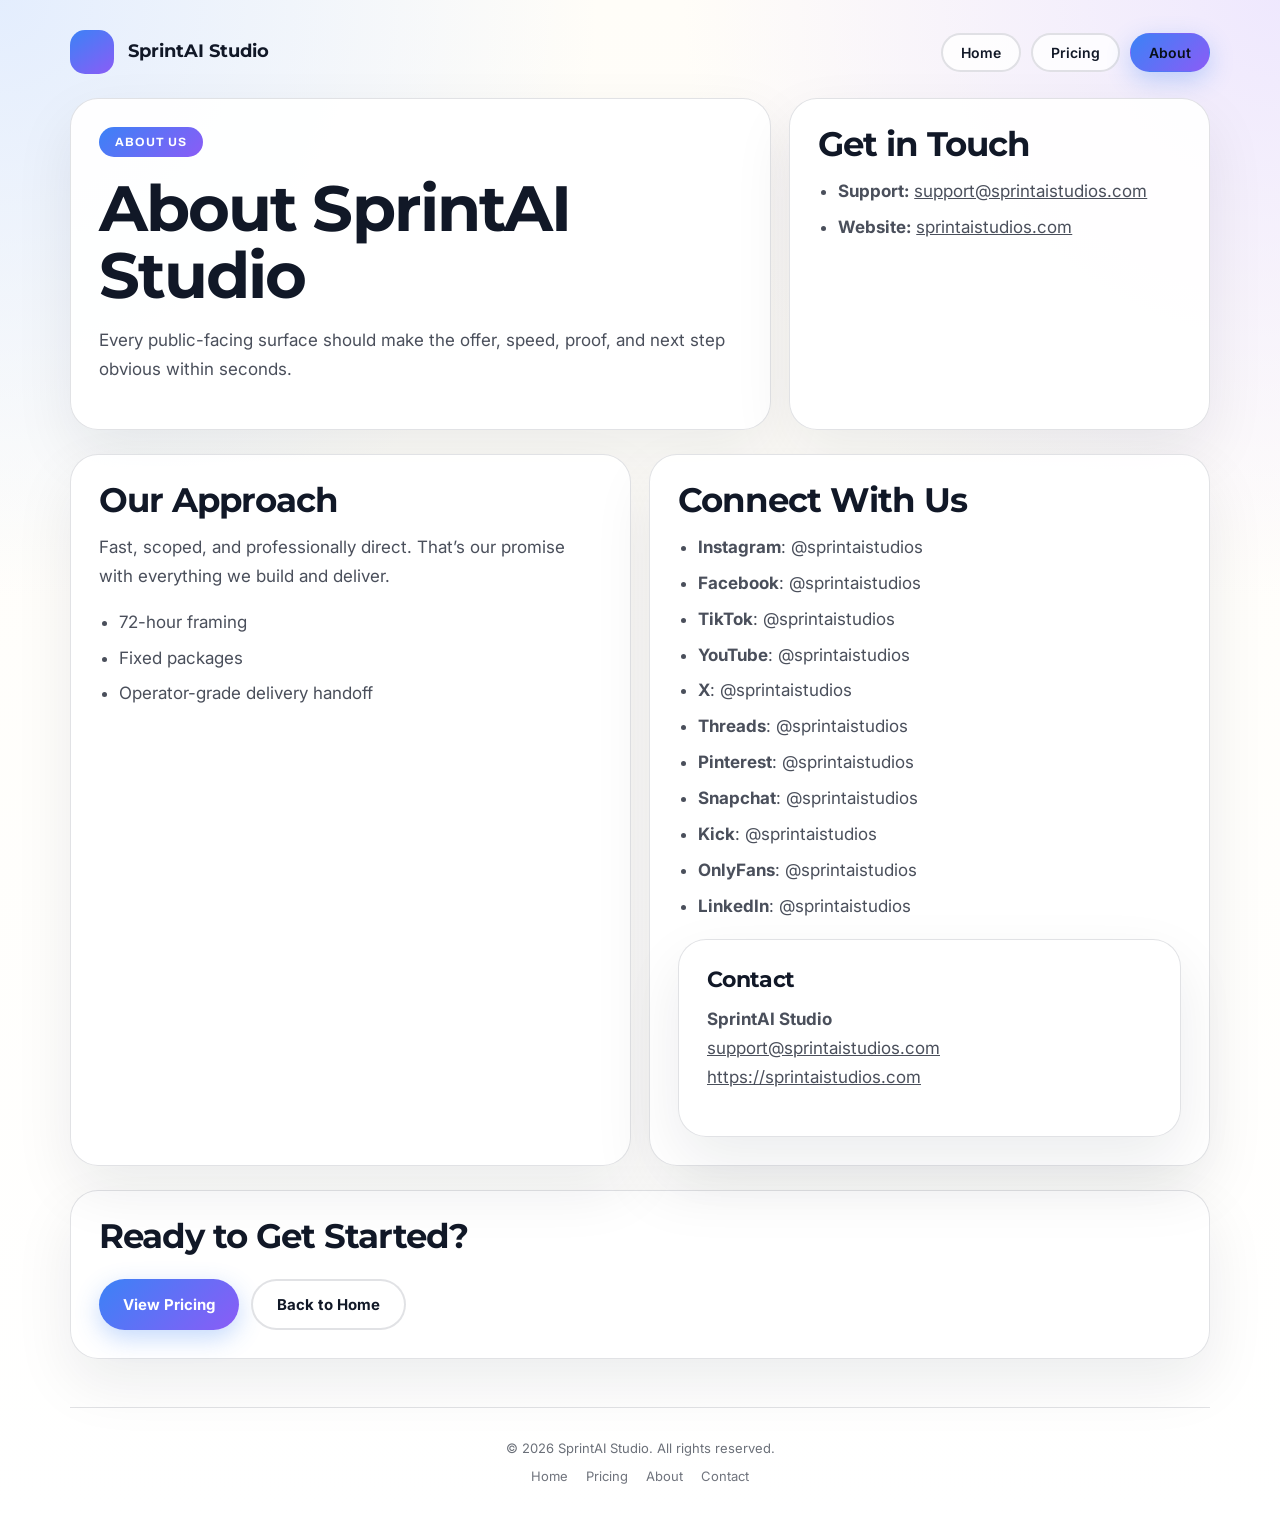
==== channels.html @ 7dbf2fbb "Deploy professional site update — 2026-04-03T03:53:10Z" ====
<!doctype html>
<html lang="en">
<head>
  <meta charset="utf-8" />
  <meta name="viewport" content="width=device-width, initial-scale=1" />
  <title>SprintAI Studio | About</title>
  <meta name="description" content="Every public-facing surface should make the offer, speed, proof, and next step obvious within seconds." />
  <meta property="og:title" content="SprintAI Studio | About" />
  <meta property="og:description" content="Every public-facing surface should make the offer, speed, proof, and next step obvious within seconds." />
  <meta property="og:type" content="website" />
  <meta property="og:url" content="https://sprintaistudios.com/" />
  <link rel="preconnect" href="https://fonts.googleapis.com" /><link rel="preconnect" href="https://fonts.gstatic.com" crossorigin /><link href="https://fonts.googleapis.com/css2?family=Montserrat:wght@400;500;600;700;800&family=Inter:wght@400;500;600;700;800&family=Archivo:wght@400;500;600;700;800&display=swap" rel="stylesheet" />
  <link rel="stylesheet" href="./styles.css" />
  
</head>
<body>
  <main class="page">
    <header class="header">
      <a class="brand" href="./index.html">
        <span class="brand-mark"></span>
        <span class="brand-copy">
          <strong>SprintAI Studio</strong>
        </span>
      </a>
      <nav class="nav">
        <a class='button ghost' href='index.html'>Home</a>
        <a class='button ghost' href='offer.html'>Pricing</a>
        <a class='button primary' href='channels.html'>About</a>
      </nav>
    </header>
    
    <section class="hero">
      <article class="hero-card">
        <div class="eyebrow">About Us</div>
        <h1>About SprintAI Studio</h1>
        <p>Every public-facing surface should make the offer, speed, proof, and next step obvious within seconds.</p>
      </article>
      <aside class="hero-card">
        <h2>Get in Touch</h2>
        <ul>
          <li><strong>Support:</strong> <a href="mailto:support@sprintaistudios.com">support@sprintaistudios.com</a></li>
          <li><strong>Website:</strong> <a href="https://sprintaistudios.com">sprintaistudios.com</a></li>
        </ul>
      </aside>
    </section>
    <section class="grid-two" style="margin-top:24px;">
      <section class="panel">
        <h2>Our Approach</h2>
        <p style="margin-top:14px;">Fast, scoped, and professionally direct. That&rsquo;s our promise with everything we build and deliver.</p>
        <ul><li>72-hour framing</li><li>Fixed packages</li><li>Operator-grade delivery handoff</li></ul>
      </section>
      <section class="panel">
        <h2>Connect With Us</h2>
        <ul><li><strong>Instagram</strong>: @sprintaistudios</li><li><strong>Facebook</strong>: @sprintaistudios</li><li><strong>TikTok</strong>: @sprintaistudios</li><li><strong>YouTube</strong>: @sprintaistudios</li><li><strong>X</strong>: @sprintaistudios</li><li><strong>Threads</strong>: @sprintaistudios</li><li><strong>Pinterest</strong>: @sprintaistudios</li><li><strong>Snapchat</strong>: @sprintaistudios</li><li><strong>Kick</strong>: @sprintaistudios</li><li><strong>OnlyFans</strong>: @sprintaistudios</li><li><strong>LinkedIn</strong>: @sprintaistudios</li></ul>
        <div class="offer-card" style="margin-top:18px;">
          <h3>Contact</h3>
          <p style="margin-top:14px;"><strong>SprintAI Studio</strong><br /><a href="mailto:support@sprintaistudios.com">support@sprintaistudios.com</a><br /><a href="https://sprintaistudios.com">https://sprintaistudios.com</a></p>
        </div>
      </section>
    </section>
    <section class="panel" style="margin-top:24px;">
      <h2>Ready to Get Started?</h2>
      <div class="actions">
        <a class="button primary" href="./offer.html">View Pricing</a>
        <a class="button ghost" href="./index.html">Back to Home</a>
      </div>
    </section>
    
    <footer class="site-footer">
      <div class="footer-note">&copy; 2026 SprintAI Studio. All rights reserved.</div>
      <div class="footer-links">
        <a href="./index.html">Home</a>
        <a href="./offer.html">Pricing</a>
        <a href="./channels.html">About</a>
        <a href='mailto:support@sprintaistudios.com'>Contact</a>
      </div>
    </footer>
  </main>
  
</body>
</html>
---- styles.css ----
:root {
  --primary: #3B82F6;
  --secondary: #8B5CF6;
  --accent: #F59E0B;
  --ink: #111827;
  --surface: #F9FAFB;
  --line: rgba(15, 23, 42, 0.12);
  --display: 'Montserrat', 'Avenir Next', 'Segoe UI', sans-serif;
  --body: 'Inter', 'Avenir Next', 'Segoe UI', sans-serif;
  --accent-font: 'Archivo', 'Avenir Next', 'Segoe UI', sans-serif;
}
* { box-sizing: border-box; }
body {
  margin: 0;
  font-family: var(--body);
  color: var(--ink);
  background:
    radial-gradient(circle at 0% 0%, color-mix(in srgb, var(--primary) 14%, white), transparent 30%),
    radial-gradient(circle at 100% 0%, color-mix(in srgb, var(--secondary) 14%, white), transparent 30%),
    linear-gradient(180deg, #fffdf8, #ffffff);
}
a { color: inherit; }
.page { max-width: 1180px; margin: 0 auto; padding: 24px 20px 40px; }
.header { display: flex; flex-wrap: wrap; align-items: center; justify-content: space-between; gap: 12px; padding: 6px 0 24px; }
.brand { display: flex; align-items: center; gap: 14px; text-decoration: none; }
.brand-mark { width: 44px; height: 44px; border-radius: 15px; background: linear-gradient(145deg, var(--primary), var(--secondary)); flex-shrink: 0; }
.brand-copy strong { display: block; font-family: var(--display); font-size: 18px; line-height: 1.2; }
.nav { display: flex; flex-wrap: wrap; gap: 10px; }
.nav a { border: 1px solid var(--line); border-radius: 999px; padding: 9px 18px; text-decoration: none; font-size: 14px; font-weight: 600; background: rgba(255,255,255,0.84); transition: all 0.2s ease; }
.nav a:hover { background: var(--primary); color: white; border-color: var(--primary); }
.nav a.button.primary { background: linear-gradient(135deg, var(--primary), var(--secondary)); color: #081018; border-color: transparent; }
.hero,
.grid-two,
.grid-three,
.offer-grid { display: grid; gap: 18px; }
.hero { grid-template-columns: minmax(0, 1.25fr) minmax(280px, 0.75fr); align-items: stretch; }
.grid-two { grid-template-columns: repeat(2, minmax(0, 1fr)); }
.grid-three { grid-template-columns: repeat(3, minmax(0, 1fr)); }
.offer-grid { grid-template-columns: repeat(auto-fit, minmax(260px, 1fr)); }
.panel,
.hero-card,
.offer-card { border: 1px solid var(--line); border-radius: 28px; background: rgba(255,255,255,0.92); box-shadow: 0 24px 60px rgba(15,23,42,0.08); }
.hero-card,
.panel,
.offer-card { padding: 28px; }
.offer-card { transition: transform 0.2s ease, box-shadow 0.2s ease; }
.offer-card:hover { transform: translateY(-4px); box-shadow: 0 32px 80px rgba(15,23,42,0.14); }
.eyebrow { display: inline-flex; border-radius: 999px; padding: 8px 16px; background: linear-gradient(135deg, var(--primary), var(--secondary)); color: #fff; font-family: var(--accent-font); font-size: 12px; font-weight: 700; letter-spacing: 0.08em; text-transform: uppercase; }
h1, h2, h3 { margin: 0; font-family: var(--display); line-height: 1.05; letter-spacing: -0.03em; }
h1 { margin-top: 18px; font-size: clamp(36px, 6vw, 64px); max-width: 16ch; }
h2 { font-size: clamp(24px, 4vw, 34px); }
h3 { font-size: 22px; }
p, li { color: color-mix(in srgb, var(--ink) 76%, white); line-height: 1.7; font-size: 17px; }
.actions { display: flex; flex-wrap: wrap; gap: 12px; margin-top: 24px; }
.button { display: inline-flex; align-items: center; justify-content: center; text-decoration: none; border-radius: 999px; padding: 14px 24px; font-weight: 700; font-size: 15px; cursor: pointer; border: none; transition: all 0.2s ease; }
.button.primary { background: linear-gradient(135deg, var(--primary), var(--secondary)); color: #fff; box-shadow: 0 8px 24px color-mix(in srgb, var(--primary) 30%, transparent); }
.button.primary:hover { transform: translateY(-2px); box-shadow: 0 12px 32px color-mix(in srgb, var(--primary) 40%, transparent); }
.button.ghost { border: 2px solid var(--line); background: rgba(255,255,255,0.8); }
.button.ghost:hover { border-color: var(--primary); color: var(--primary); }
.trust-strip { display: flex; flex-wrap: wrap; gap: 18px; justify-content: center; margin-top: 24px; padding: 18px 0; }
.trust-badge { display: flex; align-items: center; gap: 8px; font-size: 15px; font-weight: 600; color: color-mix(in srgb, var(--ink) 80%, white); }
.trust-icon { display: inline-flex; align-items: center; justify-content: center; width: 24px; height: 24px; border-radius: 50%; background: linear-gradient(135deg, var(--primary), var(--secondary)); color: #fff; font-size: 13px; font-weight: 700; }
.price { display: inline-block; margin: 16px 0 12px; padding: 10px 16px; border-radius: 999px; background: linear-gradient(135deg, color-mix(in srgb, var(--primary) 14%, white), color-mix(in srgb, var(--secondary) 14%, white)); font-family: var(--accent-font); font-size: 20px; font-weight: 700; letter-spacing: 0.02em; color: var(--ink); }
.micro { font-size: 13px; color: color-mix(in srgb, var(--ink) 64%, white); }
ul { margin: 14px 0 0; padding-left: 20px; }
li + li { margin-top: 7px; }
.site-footer { margin-top: 48px; padding: 32px 0 0; border-top: 1px solid var(--line); text-align: center; }
.footer-note { font-size: 13px; color: color-mix(in srgb, var(--ink) 62%, white); }
.footer-links { display: flex; flex-wrap: wrap; gap: 18px; justify-content: center; margin-top: 12px; }
.footer-links a { font-size: 13px; color: color-mix(in srgb, var(--ink) 60%, white); text-decoration: none; }
.footer-links a:hover { color: var(--primary); text-decoration: underline; }
.checkout-tier { position: relative; }
.buy-btn { width: 100%; font-size: 16px; padding: 16px 24px; }
.buy-btn:disabled { opacity: 0.6; cursor: not-allowed; }
@media (max-width: 960px) {
  .hero, .grid-two, .grid-three { grid-template-columns: 1fr; }
  h1 { max-width: none; }
}
@media (max-width: 720px) {
  .page { padding: 18px 16px 32px; }
  .hero-card, .panel, .offer-card { padding: 22px; border-radius: 24px; }
  .button { width: 100%; }
  .trust-strip { flex-direction: column; align-items: center; }
}
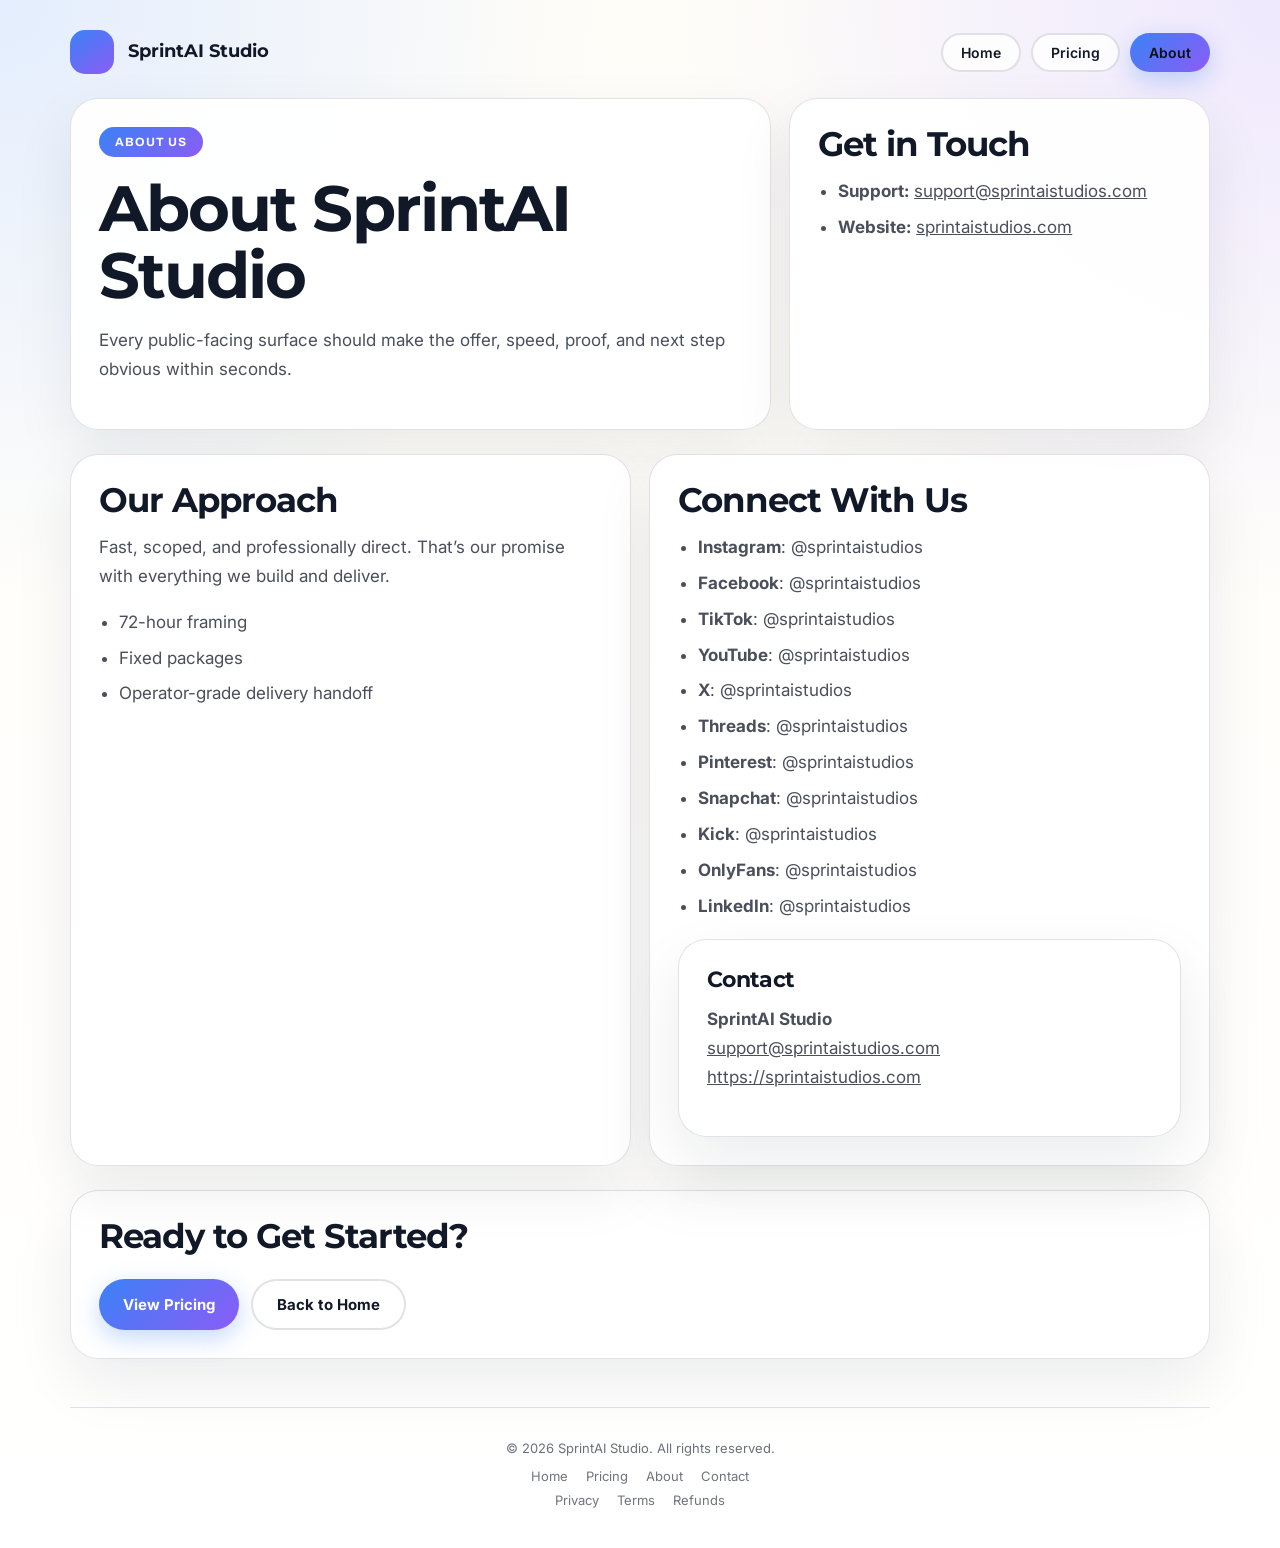
==== commit 7dcfb843: "Deploy professional site update — 2026-04-03T04:41:54Z" ====
--- a/channels.html
+++ b/channels.html
@@ -74,6 +74,11 @@
         <a href="./channels.html">About</a>
         <a href='mailto:support@sprintaistudios.com'>Contact</a>
       </div>
+      <div class="footer-links" style="margin-top:8px;">
+        <a href="./privacy.html">Privacy</a>
+        <a href="./terms.html">Terms</a>
+        <a href="./refunds.html">Refunds</a>
+      </div>
     </footer>
   </main>
   
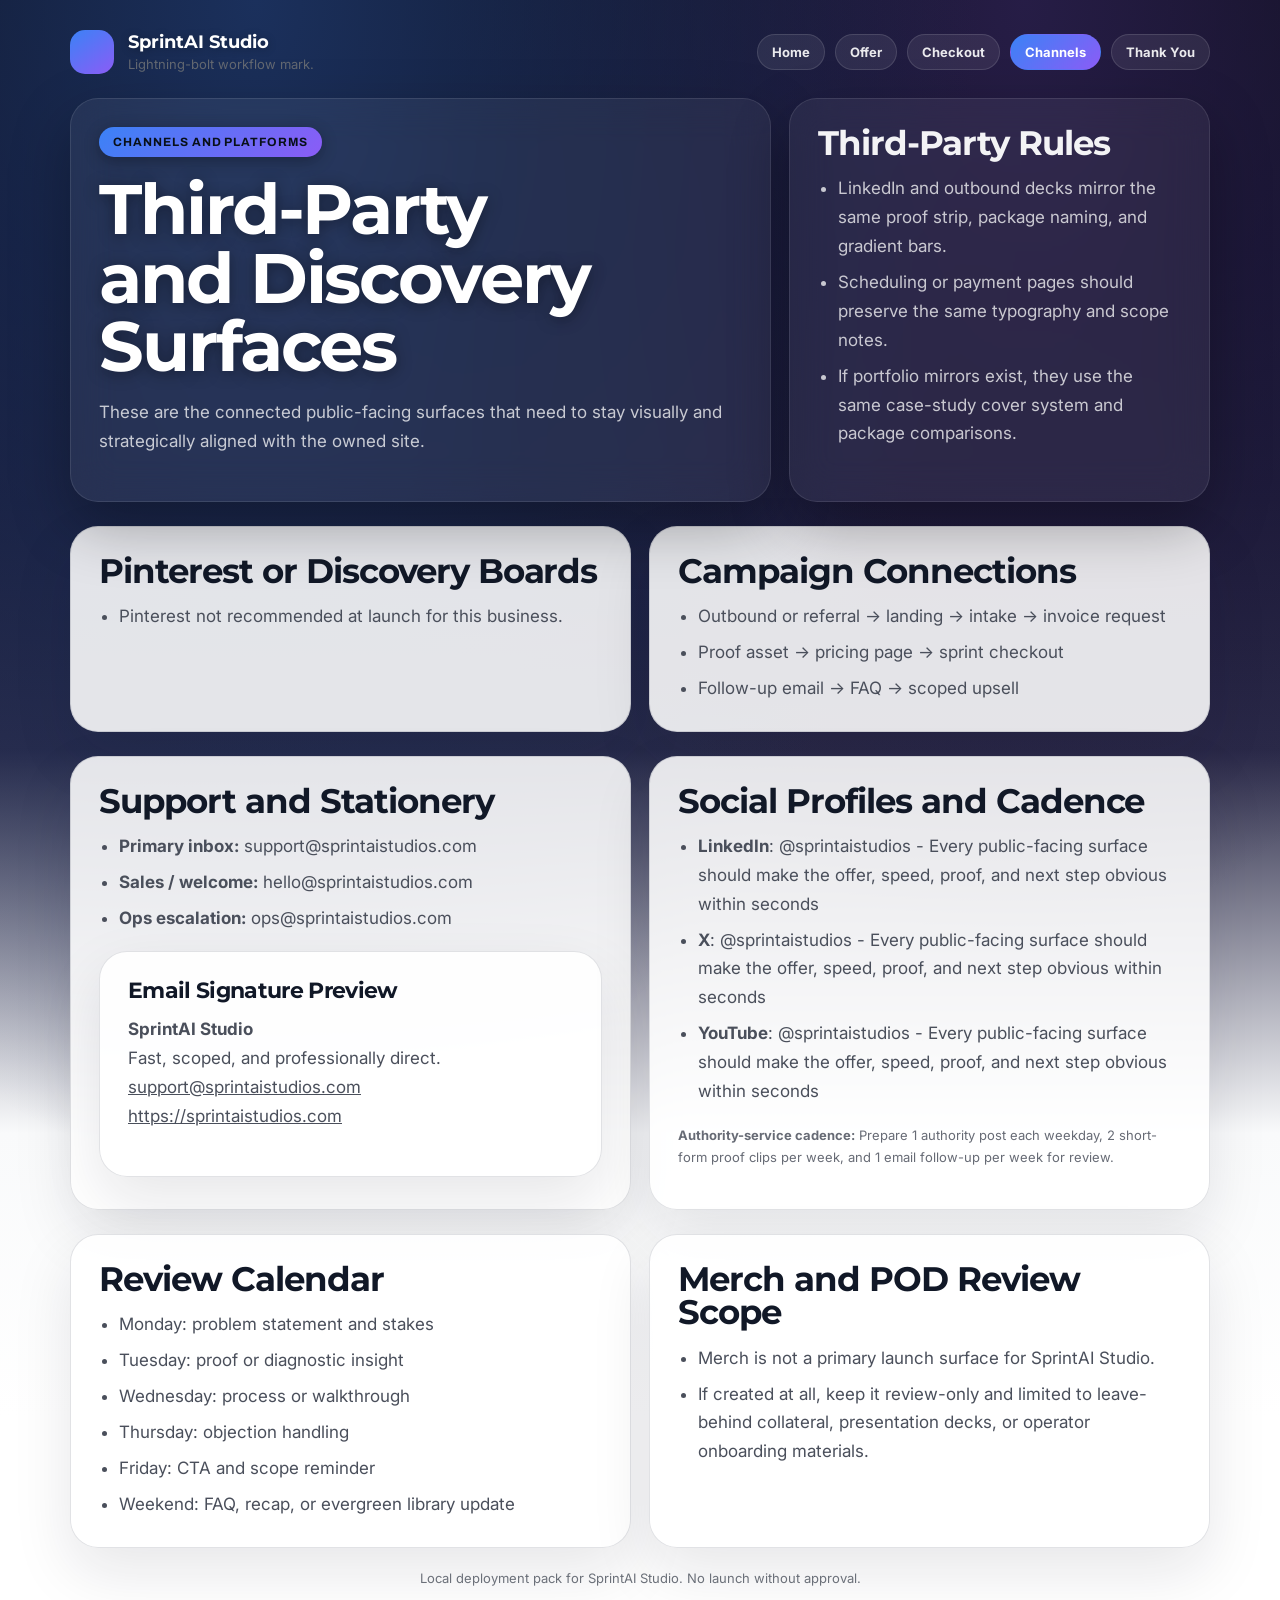
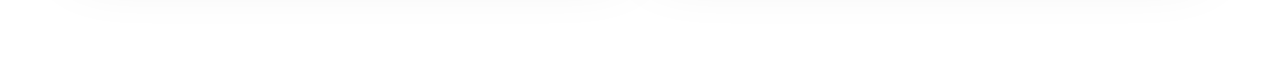
==== commit ce55e8bb: "Deploy sprintaistudios.com — ASI Network site update" ====
--- a/channels.html
+++ b/channels.html
@@ -1,17 +1,11 @@
 <!doctype html>
-<html lang="en">
+<html>
 <head>
   <meta charset="utf-8" />
   <meta name="viewport" content="width=device-width, initial-scale=1" />
-  <title>SprintAI Studio | About</title>
-  <meta name="description" content="Every public-facing surface should make the offer, speed, proof, and next step obvious within seconds." />
-  <meta property="og:title" content="SprintAI Studio | About" />
-  <meta property="og:description" content="Every public-facing surface should make the offer, speed, proof, and next step obvious within seconds." />
-  <meta property="og:type" content="website" />
-  <meta property="og:url" content="https://sprintaistudios.com/" />
+  <title>SprintAI Studio | Channels</title>
   <link rel="preconnect" href="https://fonts.googleapis.com" /><link rel="preconnect" href="https://fonts.gstatic.com" crossorigin /><link href="https://fonts.googleapis.com/css2?family=Montserrat:wght@400;500;600;700;800&family=Inter:wght@400;500;600;700;800&family=Archivo:wght@400;500;600;700;800&display=swap" rel="stylesheet" />
   <link rel="stylesheet" href="./styles.css" />
-  
 </head>
 <body>
   <main class="page">
@@ -20,67 +14,102 @@
         <span class="brand-mark"></span>
         <span class="brand-copy">
           <strong>SprintAI Studio</strong>
+          <span>Lightning-bolt workflow mark.</span>
         </span>
       </a>
       <nav class="nav">
         <a class='button ghost' href='index.html'>Home</a>
-        <a class='button ghost' href='offer.html'>Pricing</a>
-        <a class='button primary' href='channels.html'>About</a>
+        <a class='button ghost' href='offer.html'>Offer</a>
+        <a class='button ghost' href='checkout.html'>Checkout</a>
+        <a class='button primary' href='channels.html'>Channels</a>
+        <a class='button ghost' href='thank-you.html'>Thank You</a>
       </nav>
     </header>
     
     <section class="hero">
       <article class="hero-card">
-        <div class="eyebrow">About Us</div>
-        <h1>About SprintAI Studio</h1>
-        <p>Every public-facing surface should make the offer, speed, proof, and next step obvious within seconds.</p>
+        <div class="eyebrow">Channels and Platforms</div>
+        <h1>Third-Party and Discovery Surfaces</h1>
+        <p>These are the connected public-facing surfaces that need to stay visually and strategically aligned with the owned site.</p>
       </article>
       <aside class="hero-card">
-        <h2>Get in Touch</h2>
-        <ul>
-          <li><strong>Support:</strong> <a href="mailto:support@sprintaistudios.com">support@sprintaistudios.com</a></li>
-          <li><strong>Website:</strong> <a href="https://sprintaistudios.com">sprintaistudios.com</a></li>
-        </ul>
+        <h2>Third-Party Rules</h2>
+        <ul><li>LinkedIn and outbound decks mirror the same proof strip, package naming, and gradient bars.</li><li>Scheduling or payment pages should preserve the same typography and scope notes.</li><li>If portfolio mirrors exist, they use the same case-study cover system and package comparisons.</li></ul>
       </aside>
     </section>
     <section class="grid-two" style="margin-top:24px;">
       <section class="panel">
-        <h2>Our Approach</h2>
-        <p style="margin-top:14px;">Fast, scoped, and professionally direct. That&rsquo;s our promise with everything we build and deliver.</p>
-        <ul><li>72-hour framing</li><li>Fixed packages</li><li>Operator-grade delivery handoff</li></ul>
+        <h2>Pinterest or Discovery Boards</h2>
+        <ul><li>Pinterest not recommended at launch for this business.</li></ul>
       </section>
       <section class="panel">
-        <h2>Connect With Us</h2>
-        <ul><li><strong>Instagram</strong>: @sprintaistudios</li><li><strong>Facebook</strong>: @sprintaistudios</li><li><strong>TikTok</strong>: @sprintaistudios</li><li><strong>YouTube</strong>: @sprintaistudios</li><li><strong>X</strong>: @sprintaistudios</li><li><strong>Threads</strong>: @sprintaistudios</li><li><strong>Pinterest</strong>: @sprintaistudios</li><li><strong>Snapchat</strong>: @sprintaistudios</li><li><strong>Kick</strong>: @sprintaistudios</li><li><strong>OnlyFans</strong>: @sprintaistudios</li><li><strong>LinkedIn</strong>: @sprintaistudios</li></ul>
+        <h2>Campaign Connections</h2>
+        <ul><li>Outbound or referral -&gt; landing -&gt; intake -&gt; invoice request</li><li>Proof asset -&gt; pricing page -&gt; sprint checkout</li><li>Follow-up email -&gt; FAQ -&gt; scoped upsell</li></ul>
+      </section>
+    </section>
+    <section class="grid-two" style="margin-top:24px;">
+      <section class="panel">
+        <h2>Support and Stationery</h2>
+        <ul>
+          <li><strong>Primary inbox:</strong> support@sprintaistudios.com</li>
+          <li><strong>Sales / welcome:</strong> hello@sprintaistudios.com</li>
+          <li><strong>Ops escalation:</strong> ops@sprintaistudios.com</li>
+        </ul>
         <div class="offer-card" style="margin-top:18px;">
-          <h3>Contact</h3>
-          <p style="margin-top:14px;"><strong>SprintAI Studio</strong><br /><a href="mailto:support@sprintaistudios.com">support@sprintaistudios.com</a><br /><a href="https://sprintaistudios.com">https://sprintaistudios.com</a></p>
+          <h3>Email Signature Preview</h3>
+          <p style="margin-top:14px;"><strong>SprintAI Studio</strong><br />Fast, scoped, and professionally direct.<br /><a href="mailto:support@sprintaistudios.com">support@sprintaistudios.com</a><br /><a href="https://sprintaistudios.com">https://sprintaistudios.com</a></p>
         </div>
       </section>
+      <section class="panel">
+        <h2>Social Profiles and Cadence</h2>
+        <ul><li><strong>LinkedIn</strong>: @sprintaistudios - Every public-facing surface should make the offer, speed, proof, and next step obvious within seconds</li><li><strong>X</strong>: @sprintaistudios - Every public-facing surface should make the offer, speed, proof, and next step obvious within seconds</li><li><strong>YouTube</strong>: @sprintaistudios - Every public-facing surface should make the offer, speed, proof, and next step obvious within seconds</li></ul>
+        <p class="micro" style="margin-top:18px;"><strong>Authority-service cadence:</strong> Prepare 1 authority post each weekday, 2 short-form proof clips per week, and 1 email follow-up per week for review.</p>
+      </section>
     </section>
-    <section class="panel" style="margin-top:24px;">
-      <h2>Ready to Get Started?</h2>
-      <div class="actions">
-        <a class="button primary" href="./offer.html">View Pricing</a>
-        <a class="button ghost" href="./index.html">Back to Home</a>
-      </div>
+    <section class="grid-two" style="margin-top:24px;">
+      <section class="panel">
+        <h2>Review Calendar</h2>
+        <ul><li>Monday: problem statement and stakes</li><li>Tuesday: proof or diagnostic insight</li><li>Wednesday: process or walkthrough</li><li>Thursday: objection handling</li><li>Friday: CTA and scope reminder</li><li>Weekend: FAQ, recap, or evergreen library update</li></ul>
+      </section>
+      <section class="panel">
+        <h2>Merch and POD Review Scope</h2>
+        <ul><li>Merch is not a primary launch surface for SprintAI Studio.</li><li>If created at all, keep it review-only and limited to leave-behind collateral, presentation decks, or operator onboarding materials.</li></ul>
+      </section>
     </section>
     
-    <footer class="site-footer">
-      <div class="footer-note">&copy; 2026 SprintAI Studio. All rights reserved.</div>
-      <div class="footer-links">
-        <a href="./index.html">Home</a>
-        <a href="./offer.html">Pricing</a>
-        <a href="./channels.html">About</a>
-        <a href='mailto:support@sprintaistudios.com'>Contact</a>
-      </div>
-      <div class="footer-links" style="margin-top:8px;">
-        <a href="./privacy.html">Privacy</a>
-        <a href="./terms.html">Terms</a>
-        <a href="./refunds.html">Refunds</a>
-      </div>
-    </footer>
+    <div class="footer-note">Local deployment pack for SprintAI Studio. No launch without approval.</div>
   </main>
-  
+
+  <!-- ASI Analytics (lightweight, privacy-friendly) -->
+  <script>
+  (function(){
+    var bid = document.body.getAttribute('data-business-id') || 'unknown';
+    var page = location.pathname.split('/').pop() || 'index.html';
+    var key = 'asi_pv_' + bid;
+    try {
+      var data = JSON.parse(localStorage.getItem(key) || '{}');
+      data[page] = (data[page] || 0) + 1;
+      data._total = (data._total || 0) + 1;
+      data._last = new Date().toISOString();
+      data._ref = document.referrer || 'direct';
+      localStorage.setItem(key, JSON.stringify(data));
+    } catch(e) {}
+    // Beacon to analytics endpoint if configured
+    if (window.ASI_ANALYTICS_URL) {
+      var payload = JSON.stringify({
+        business_id: bid,
+        page: page,
+        referrer: document.referrer || 'direct',
+        timestamp: new Date().toISOString(),
+        ua: navigator.userAgent
+      });
+      try {
+        navigator.sendBeacon(window.ASI_ANALYTICS_URL, payload);
+      } catch(e) {
+        // Silent fail — analytics should never break the site
+      }
+    }
+  })();
+  </script>
 </body>
 </html>
--- a/styles.css
+++ b/styles.css
@@ -15,21 +15,21 @@
   margin: 0;
   font-family: var(--body);
   color: var(--ink);
-  background:
-    radial-gradient(circle at 0% 0%, color-mix(in srgb, var(--primary) 14%, white), transparent 30%),
-    radial-gradient(circle at 100% 0%, color-mix(in srgb, var(--secondary) 14%, white), transparent 30%),
-    linear-gradient(180deg, #fffdf8, #ffffff);
+  background: #0d0d1a;
+  background-image:
+    radial-gradient(ellipse at 20% 0%, color-mix(in srgb, var(--primary) 30%, #0d0d1a), transparent 50%),
+    radial-gradient(ellipse at 80% 0%, color-mix(in srgb, var(--secondary) 20%, #0d0d1a), transparent 40%),
+    linear-gradient(180deg, #0d0d1a 0%, #111128 15%, #1a1a35 30%, #2a2a48 45%, var(--surface) 68%, #ffffff 85%);
 }
 a { color: inherit; }
-.page { max-width: 1180px; margin: 0 auto; padding: 24px 20px 40px; }
+.page { max-width: 1180px; margin: 0 auto; padding: 24px 20px 80px; }
 .header { display: flex; flex-wrap: wrap; align-items: center; justify-content: space-between; gap: 12px; padding: 6px 0 24px; }
 .brand { display: flex; align-items: center; gap: 14px; text-decoration: none; }
-.brand-mark { width: 44px; height: 44px; border-radius: 15px; background: linear-gradient(145deg, var(--primary), var(--secondary)); flex-shrink: 0; }
-.brand-copy strong { display: block; font-family: var(--display); font-size: 18px; line-height: 1.2; }
+.brand-mark { width: 44px; height: 44px; border-radius: 15px; background: linear-gradient(145deg, var(--primary), var(--secondary)); }
+.brand-copy strong { display: block; font-family: var(--display); font-size: 18px; line-height: 1; }
+.brand-copy span { display: block; margin-top: 5px; font-size: 13px; color: color-mix(in srgb, var(--ink) 66%, white); }
 .nav { display: flex; flex-wrap: wrap; gap: 10px; }
-.nav a { border: 1px solid var(--line); border-radius: 999px; padding: 9px 18px; text-decoration: none; font-size: 14px; font-weight: 600; background: rgba(255,255,255,0.84); transition: all 0.2s ease; }
-.nav a:hover { background: var(--primary); color: white; border-color: var(--primary); }
-.nav a.button.primary { background: linear-gradient(135deg, var(--primary), var(--secondary)); color: #081018; border-color: transparent; }
+.nav a { border: 1px solid var(--line); border-radius: 999px; padding: 9px 14px; text-decoration: none; font-size: 13px; background: rgba(255,255,255,0.84); }
 .hero,
 .grid-two,
 .grid-three,
@@ -37,49 +37,56 @@
 .hero { grid-template-columns: minmax(0, 1.25fr) minmax(280px, 0.75fr); align-items: stretch; }
 .grid-two { grid-template-columns: repeat(2, minmax(0, 1fr)); }
 .grid-three { grid-template-columns: repeat(3, minmax(0, 1fr)); }
-.offer-grid { grid-template-columns: repeat(auto-fit, minmax(260px, 1fr)); }
+.offer-grid { grid-template-columns: repeat(auto-fit, minmax(240px, 1fr)); }
 .panel,
 .hero-card,
-.offer-card { border: 1px solid var(--line); border-radius: 28px; background: rgba(255,255,255,0.92); box-shadow: 0 24px 60px rgba(15,23,42,0.08); }
+.offer-card { border: 1px solid var(--line); border-radius: 28px; background: rgba(255,255,255,0.88); box-shadow: 0 24px 60px rgba(15,23,42,0.1); }
 .hero-card,
 .panel,
 .offer-card { padding: 28px; }
-.offer-card { transition: transform 0.2s ease, box-shadow 0.2s ease; }
-.offer-card:hover { transform: translateY(-4px); box-shadow: 0 32px 80px rgba(15,23,42,0.14); }
-.eyebrow { display: inline-flex; border-radius: 999px; padding: 8px 16px; background: linear-gradient(135deg, var(--primary), var(--secondary)); color: #fff; font-family: var(--accent-font); font-size: 12px; font-weight: 700; letter-spacing: 0.08em; text-transform: uppercase; }
-h1, h2, h3 { margin: 0; font-family: var(--display); line-height: 1.05; letter-spacing: -0.03em; }
-h1 { margin-top: 18px; font-size: clamp(36px, 6vw, 64px); max-width: 16ch; }
+.eyebrow { display: inline-flex; border-radius: 999px; padding: 8px 14px; background: linear-gradient(135deg, var(--primary), var(--secondary)); color: #081018; font-family: var(--accent-font); font-size: 12px; font-weight: 700; letter-spacing: 0.08em; text-transform: uppercase; }
+h1, h2, h3 { margin: 0; font-family: var(--display); line-height: 0.98; letter-spacing: -0.03em; }
+h1 { margin-top: 18px; font-size: clamp(40px, 7vw, 70px); max-width: 11ch; }
 h2 { font-size: clamp(24px, 4vw, 34px); }
 h3 { font-size: 22px; }
 p, li { color: color-mix(in srgb, var(--ink) 76%, white); line-height: 1.7; font-size: 17px; }
 .actions { display: flex; flex-wrap: wrap; gap: 12px; margin-top: 24px; }
-.button { display: inline-flex; align-items: center; justify-content: center; text-decoration: none; border-radius: 999px; padding: 14px 24px; font-weight: 700; font-size: 15px; cursor: pointer; border: none; transition: all 0.2s ease; }
-.button.primary { background: linear-gradient(135deg, var(--primary), var(--secondary)); color: #fff; box-shadow: 0 8px 24px color-mix(in srgb, var(--primary) 30%, transparent); }
-.button.primary:hover { transform: translateY(-2px); box-shadow: 0 12px 32px color-mix(in srgb, var(--primary) 40%, transparent); }
-.button.ghost { border: 2px solid var(--line); background: rgba(255,255,255,0.8); }
-.button.ghost:hover { border-color: var(--primary); color: var(--primary); }
-.trust-strip { display: flex; flex-wrap: wrap; gap: 18px; justify-content: center; margin-top: 24px; padding: 18px 0; }
-.trust-badge { display: flex; align-items: center; gap: 8px; font-size: 15px; font-weight: 600; color: color-mix(in srgb, var(--ink) 80%, white); }
-.trust-icon { display: inline-flex; align-items: center; justify-content: center; width: 24px; height: 24px; border-radius: 50%; background: linear-gradient(135deg, var(--primary), var(--secondary)); color: #fff; font-size: 13px; font-weight: 700; }
-.price { display: inline-block; margin: 16px 0 12px; padding: 10px 16px; border-radius: 999px; background: linear-gradient(135deg, color-mix(in srgb, var(--primary) 14%, white), color-mix(in srgb, var(--secondary) 14%, white)); font-family: var(--accent-font); font-size: 20px; font-weight: 700; letter-spacing: 0.02em; color: var(--ink); }
+.button { display: inline-flex; align-items: center; justify-content: center; text-decoration: none; border-radius: 999px; padding: 14px 18px; font-weight: 700; }
+.button.primary { background: linear-gradient(135deg, var(--primary), var(--secondary)); color: #081018; }
+.button.ghost { border: 1px solid var(--line); }
+.meta { display: grid; gap: 12px; grid-template-columns: repeat(3, minmax(0, 1fr)); margin-top: 24px; }
+.meta-card { border-radius: 18px; padding: 16px; background: color-mix(in srgb, var(--surface) 92%, white); border: 1px solid var(--line); }
+.meta-card strong { display: block; font-family: var(--display); font-size: 15px; margin-bottom: 6px; }
+.price { display: inline-block; margin: 16px 0 12px; padding: 8px 12px; border-radius: 999px; background: color-mix(in srgb, var(--accent) 18%, white); font-family: var(--accent-font); font-size: 14px; font-weight: 700; letter-spacing: 0.08em; text-transform: uppercase; }
 .micro { font-size: 13px; color: color-mix(in srgb, var(--ink) 64%, white); }
 ul { margin: 14px 0 0; padding-left: 20px; }
 li + li { margin-top: 7px; }
-.site-footer { margin-top: 48px; padding: 32px 0 0; border-top: 1px solid var(--line); text-align: center; }
-.footer-note { font-size: 13px; color: color-mix(in srgb, var(--ink) 62%, white); }
-.footer-links { display: flex; flex-wrap: wrap; gap: 18px; justify-content: center; margin-top: 12px; }
-.footer-links a { font-size: 13px; color: color-mix(in srgb, var(--ink) 60%, white); text-decoration: none; }
-.footer-links a:hover { color: var(--primary); text-decoration: underline; }
-.checkout-tier { position: relative; }
-.buy-btn { width: 100%; font-size: 16px; padding: 16px 24px; }
-.buy-btn:disabled { opacity: 0.6; cursor: not-allowed; }
+.footer-note { margin-top: 22px; font-size: 13px; text-align: center; color: color-mix(in srgb, var(--ink) 62%, white); }
 @media (max-width: 960px) {
-  .hero, .grid-two, .grid-three { grid-template-columns: 1fr; }
+  .hero, .grid-two, .grid-three, .meta { grid-template-columns: 1fr; }
   h1 { max-width: none; }
 }
 @media (max-width: 720px) {
-  .page { padding: 18px 16px 32px; }
+  .page { padding: 18px 16px 72px; }
   .hero-card, .panel, .offer-card { padding: 22px; border-radius: 24px; }
   .button { width: 100%; }
-  .trust-strip { flex-direction: column; align-items: center; }
 }
+
+/* ── Dark hero treatment (particles visible) ── */
+.page { position: relative; z-index: 2; }
+.header { position: relative; z-index: 3; }
+.header .brand-copy strong { color: #fff; text-shadow: 0 1px 8px rgba(0,0,0,0.3); }
+.header .nav a { background: rgba(255,255,255,0.08); color: rgba(255,255,255,0.9); border-color: rgba(255,255,255,0.12); }
+.header .nav a:hover { background: var(--primary); color: #fff; border-color: var(--primary); }
+.header .nav a.button.primary { background: linear-gradient(135deg, var(--primary), var(--secondary)); color: #fff; border-color: transparent; }
+.hero-card { background: rgba(255,255,255,0.06); backdrop-filter: blur(20px); -webkit-backdrop-filter: blur(20px); border-color: rgba(255,255,255,0.1); box-shadow: 0 24px 60px rgba(0,0,0,0.3); }
+.hero-card h1 { color: #fff; text-shadow: 0 2px 16px rgba(0,0,0,0.4); }
+.hero-card h2, .hero-card h3 { color: rgba(255,255,255,0.95); }
+.hero-card p, .hero-card li { color: rgba(255,255,255,0.75) !important; }
+.hero-card .eyebrow { box-shadow: 0 4px 16px rgba(0,0,0,0.3); }
+.hero-card .button.ghost { color: rgba(255,255,255,0.9); border-color: rgba(255,255,255,0.2); background: rgba(255,255,255,0.06); }
+.hero-card .button.ghost:hover { border-color: var(--primary); color: #fff; background: rgba(255,255,255,0.1); }
+.hero-card a { color: rgba(255,255,255,0.85); }
+.hero-card ul { padding-left: 20px; }
+.trust-strip { background: rgba(255,255,255,0.04); border-radius: 16px; margin-left: -8px; margin-right: -8px; padding: 18px 24px; backdrop-filter: blur(8px); -webkit-backdrop-filter: blur(8px); }
+.trust-badge { color: rgba(255,255,255,0.85); }
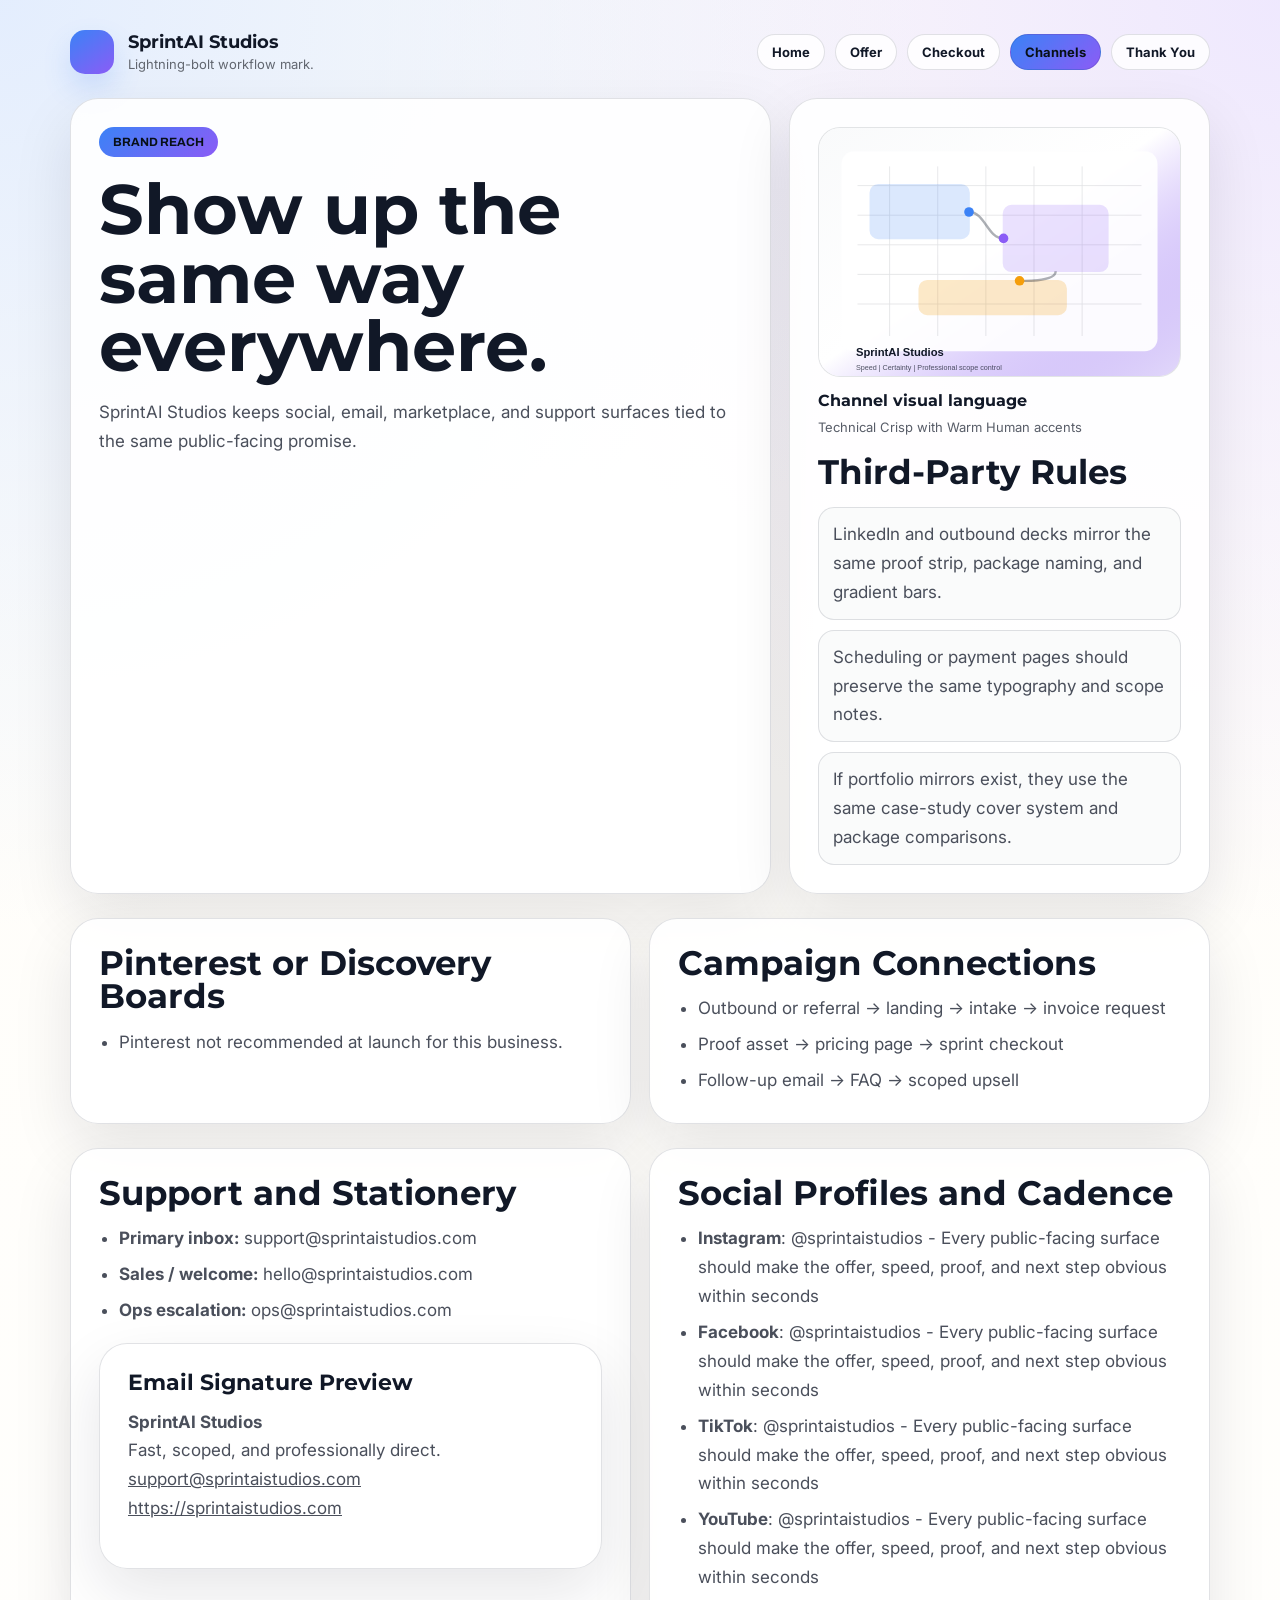
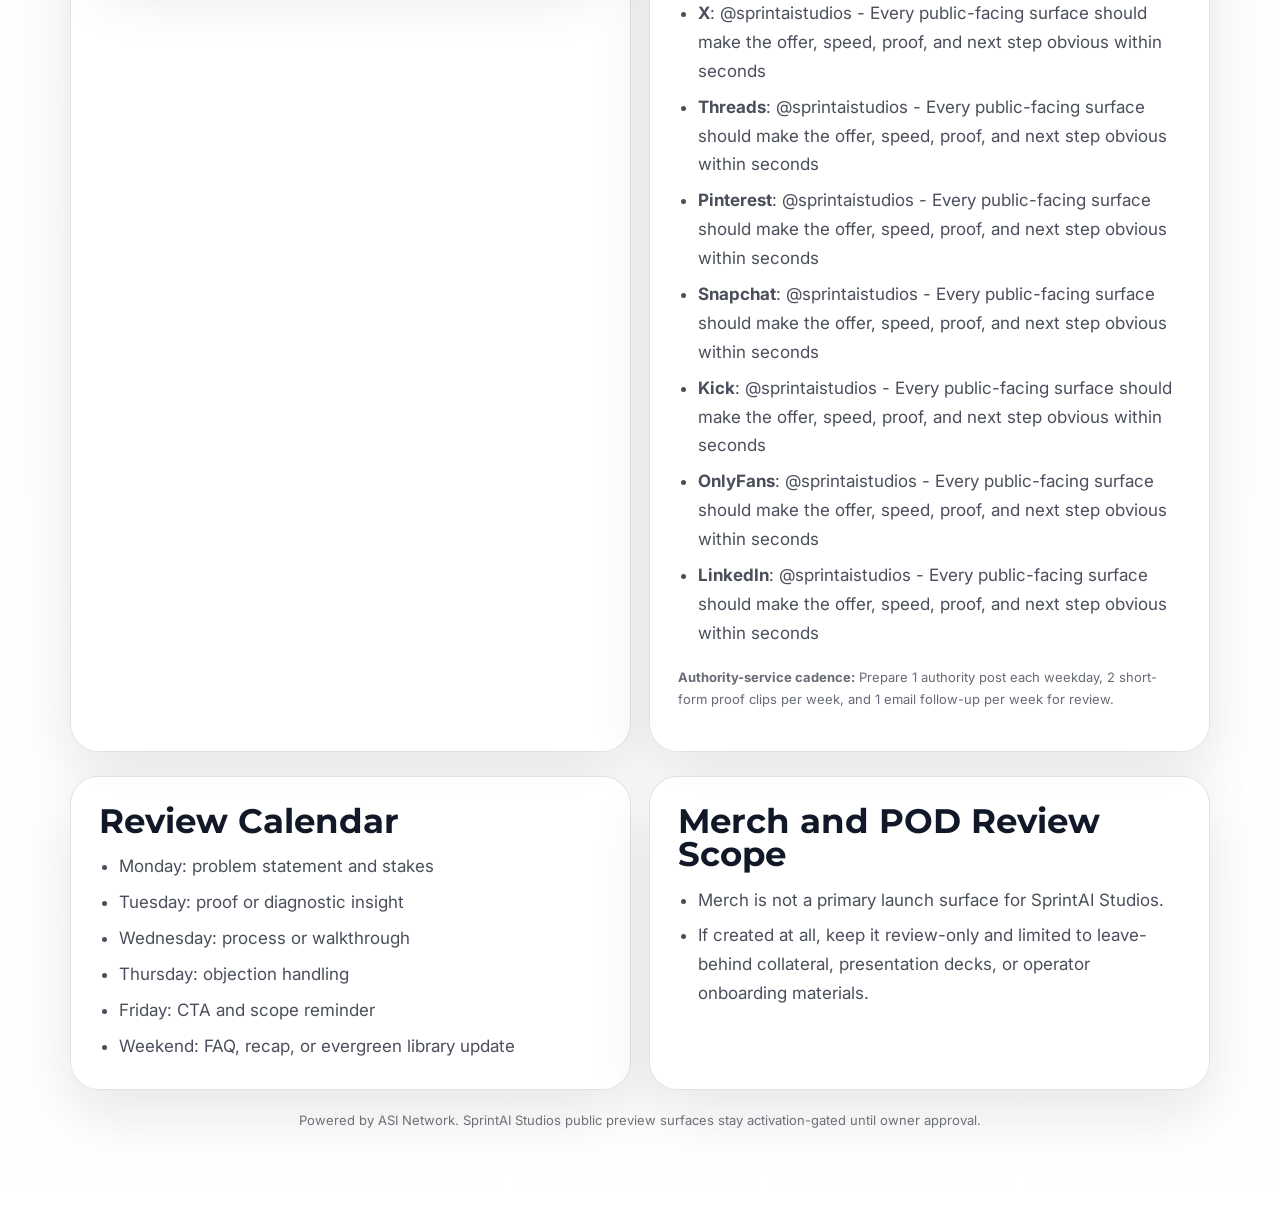
==== commit 072f8320: "Deploy sprintaistudios.com — ASI Network site update" ====
--- a/channels.html
+++ b/channels.html
@@ -3,17 +3,17 @@
 <head>
   <meta charset="utf-8" />
   <meta name="viewport" content="width=device-width, initial-scale=1" />
-  <title>SprintAI Studio | Channels</title>
+  <title>SprintAI Studios | Channels</title>
   <link rel="preconnect" href="https://fonts.googleapis.com" /><link rel="preconnect" href="https://fonts.gstatic.com" crossorigin /><link href="https://fonts.googleapis.com/css2?family=Montserrat:wght@400;500;600;700;800&family=Inter:wght@400;500;600;700;800&family=Archivo:wght@400;500;600;700;800&display=swap" rel="stylesheet" />
   <link rel="stylesheet" href="./styles.css" />
 </head>
-<body>
+<body class="mode-technical">
   <main class="page">
     <header class="header">
       <a class="brand" href="./index.html">
         <span class="brand-mark"></span>
         <span class="brand-copy">
-          <strong>SprintAI Studio</strong>
+          <strong>SprintAI Studios</strong>
           <span>Lightning-bolt workflow mark.</span>
         </span>
       </a>
@@ -25,16 +25,25 @@
         <a class='button ghost' href='thank-you.html'>Thank You</a>
       </nav>
     </header>
-    
+
     <section class="hero">
       <article class="hero-card">
-        <div class="eyebrow">Channels and Platforms</div>
-        <h1>Third-Party and Discovery Surfaces</h1>
-        <p>These are the connected public-facing surfaces that need to stay visually and strategically aligned with the owned site.</p>
+        <div class="eyebrow">Brand Reach</div>
+        <h1>Show up the same way everywhere.</h1>
+        <p>SprintAI Studios keeps social, email, marketplace, and support surfaces tied to the same public-facing promise.</p>
       </article>
-      <aside class="hero-card">
+      <aside class="visual-side">
+
+      <figure class="visual-board visual-technical">
+        <img class="visual-img" src="[data-uri]" alt="SprintAI Studios channels visual system" loading="eager" />
+        <figcaption>
+          <strong>Channel visual language</strong>
+          <span>Technical Crisp with Warm Human accents</span>
+        </figcaption>
+      </figure>
+
         <h2>Third-Party Rules</h2>
-        <ul><li>LinkedIn and outbound decks mirror the same proof strip, package naming, and gradient bars.</li><li>Scheduling or payment pages should preserve the same typography and scope notes.</li><li>If portfolio mirrors exist, they use the same case-study cover system and package comparisons.</li></ul>
+        <ul class="proof-points"><li>LinkedIn and outbound decks mirror the same proof strip, package naming, and gradient bars.</li><li>Scheduling or payment pages should preserve the same typography and scope notes.</li><li>If portfolio mirrors exist, they use the same case-study cover system and package comparisons.</li></ul>
       </aside>
     </section>
     <section class="grid-two" style="margin-top:24px;">
@@ -57,12 +66,12 @@
         </ul>
         <div class="offer-card" style="margin-top:18px;">
           <h3>Email Signature Preview</h3>
-          <p style="margin-top:14px;"><strong>SprintAI Studio</strong><br />Fast, scoped, and professionally direct.<br /><a href="mailto:support@sprintaistudios.com">support@sprintaistudios.com</a><br /><a href="https://sprintaistudios.com">https://sprintaistudios.com</a></p>
+          <p style="margin-top:14px;"><strong>SprintAI Studios</strong><br />Fast, scoped, and professionally direct.<br /><a href="mailto:support@sprintaistudios.com">support@sprintaistudios.com</a><br /><a href="https://sprintaistudios.com">https://sprintaistudios.com</a></p>
         </div>
       </section>
       <section class="panel">
         <h2>Social Profiles and Cadence</h2>
-        <ul><li><strong>LinkedIn</strong>: @sprintaistudios - Every public-facing surface should make the offer, speed, proof, and next step obvious within seconds</li><li><strong>X</strong>: @sprintaistudios - Every public-facing surface should make the offer, speed, proof, and next step obvious within seconds</li><li><strong>YouTube</strong>: @sprintaistudios - Every public-facing surface should make the offer, speed, proof, and next step obvious within seconds</li></ul>
+        <ul><li><strong>Instagram</strong>: @sprintaistudios - Every public-facing surface should make the offer, speed, proof, and next step obvious within seconds</li><li><strong>Facebook</strong>: @sprintaistudios - Every public-facing surface should make the offer, speed, proof, and next step obvious within seconds</li><li><strong>TikTok</strong>: @sprintaistudios - Every public-facing surface should make the offer, speed, proof, and next step obvious within seconds</li><li><strong>YouTube</strong>: @sprintaistudios - Every public-facing surface should make the offer, speed, proof, and next step obvious within seconds</li><li><strong>X</strong>: @sprintaistudios - Every public-facing surface should make the offer, speed, proof, and next step obvious within seconds</li><li><strong>Threads</strong>: @sprintaistudios - Every public-facing surface should make the offer, speed, proof, and next step obvious within seconds</li><li><strong>Pinterest</strong>: @sprintaistudios - Every public-facing surface should make the offer, speed, proof, and next step obvious within seconds</li><li><strong>Snapchat</strong>: @sprintaistudios - Every public-facing surface should make the offer, speed, proof, and next step obvious within seconds</li><li><strong>Kick</strong>: @sprintaistudios - Every public-facing surface should make the offer, speed, proof, and next step obvious within seconds</li><li><strong>OnlyFans</strong>: @sprintaistudios - Every public-facing surface should make the offer, speed, proof, and next step obvious within seconds</li><li><strong>LinkedIn</strong>: @sprintaistudios - Every public-facing surface should make the offer, speed, proof, and next step obvious within seconds</li></ul>
         <p class="micro" style="margin-top:18px;"><strong>Authority-service cadence:</strong> Prepare 1 authority post each weekday, 2 short-form proof clips per week, and 1 email follow-up per week for review.</p>
       </section>
     </section>
@@ -73,43 +82,11 @@
       </section>
       <section class="panel">
         <h2>Merch and POD Review Scope</h2>
-        <ul><li>Merch is not a primary launch surface for SprintAI Studio.</li><li>If created at all, keep it review-only and limited to leave-behind collateral, presentation decks, or operator onboarding materials.</li></ul>
+        <ul><li>Merch is not a primary launch surface for SprintAI Studios.</li><li>If created at all, keep it review-only and limited to leave-behind collateral, presentation decks, or operator onboarding materials.</li></ul>
       </section>
     </section>
-    
-    <div class="footer-note">Local deployment pack for SprintAI Studio. No launch without approval.</div>
+
+    <div class="footer-note">Powered by ASI Network. SprintAI Studios public preview surfaces stay activation-gated until owner approval.</div>
   </main>
-
-  <!-- ASI Analytics (lightweight, privacy-friendly) -->
-  <script>
-  (function(){
-    var bid = document.body.getAttribute('data-business-id') || 'unknown';
-    var page = location.pathname.split('/').pop() || 'index.html';
-    var key = 'asi_pv_' + bid;
-    try {
-      var data = JSON.parse(localStorage.getItem(key) || '{}');
-      data[page] = (data[page] || 0) + 1;
-      data._total = (data._total || 0) + 1;
-      data._last = new Date().toISOString();
-      data._ref = document.referrer || 'direct';
-      localStorage.setItem(key, JSON.stringify(data));
-    } catch(e) {}
-    // Beacon to analytics endpoint if configured
-    if (window.ASI_ANALYTICS_URL) {
-      var payload = JSON.stringify({
-        business_id: bid,
-        page: page,
-        referrer: document.referrer || 'direct',
-        timestamp: new Date().toISOString(),
-        ua: navigator.userAgent
-      });
-      try {
-        navigator.sendBeacon(window.ASI_ANALYTICS_URL, payload);
-      } catch(e) {
-        // Silent fail — analytics should never break the site
-      }
-    }
-  })();
-  </script>
 </body>
-</html>+</html>
--- a/styles.css
+++ b/styles.css
@@ -15,17 +15,42 @@
   margin: 0;
   font-family: var(--body);
   color: var(--ink);
-  background: #0d0d1a;
-  background-image:
-    radial-gradient(ellipse at 20% 0%, color-mix(in srgb, var(--primary) 30%, #0d0d1a), transparent 50%),
-    radial-gradient(ellipse at 80% 0%, color-mix(in srgb, var(--secondary) 20%, #0d0d1a), transparent 40%),
-    linear-gradient(180deg, #0d0d1a 0%, #111128 15%, #1a1a35 30%, #2a2a48 45%, var(--surface) 68%, #ffffff 85%);
+  background:
+    radial-gradient(circle at 0% 0%, color-mix(in srgb, var(--primary) 14%, white), transparent 30%),
+    radial-gradient(circle at 100% 0%, color-mix(in srgb, var(--secondary) 14%, white), transparent 30%),
+    linear-gradient(180deg, #fffdf8, #ffffff);
+}
+body.mode-editorial {
+  background:
+    linear-gradient(180deg, color-mix(in srgb, var(--accent) 12%, white), transparent 26%),
+    repeating-linear-gradient(90deg, rgba(15,23,42,.035) 0, rgba(15,23,42,.035) 1px, transparent 1px, transparent 92px),
+    linear-gradient(180deg, #fffdf8, #ffffff);
+}
+body.mode-luxury {
+  background:
+    linear-gradient(180deg, color-mix(in srgb, var(--surface) 94%, white), #ffffff 70%),
+    linear-gradient(90deg, color-mix(in srgb, var(--primary) 8%, white), transparent);
+}
+body.mode-motion {
+  background:
+    linear-gradient(135deg, color-mix(in srgb, var(--primary) 12%, white) 0 24%, transparent 24% 100%),
+    linear-gradient(180deg, #fffdf8, #ffffff);
+}
+body.mode-human {
+  background:
+    linear-gradient(180deg, color-mix(in srgb, var(--accent) 10%, white), transparent 28%),
+    linear-gradient(180deg, #fffdf8, #ffffff);
+}
+body.mode-urgent {
+  background:
+    linear-gradient(180deg, color-mix(in srgb, var(--primary) 9%, white), transparent 28%),
+    linear-gradient(180deg, #f9fbff, #ffffff);
 }
 a { color: inherit; }
 .page { max-width: 1180px; margin: 0 auto; padding: 24px 20px 80px; }
 .header { display: flex; flex-wrap: wrap; align-items: center; justify-content: space-between; gap: 12px; padding: 6px 0 24px; }
 .brand { display: flex; align-items: center; gap: 14px; text-decoration: none; }
-.brand-mark { width: 44px; height: 44px; border-radius: 15px; background: linear-gradient(145deg, var(--primary), var(--secondary)); }
+.brand-mark { width: 44px; height: 44px; border-radius: 15px; background: linear-gradient(145deg, var(--primary), var(--secondary)); box-shadow: 0 14px 28px color-mix(in srgb, var(--primary) 18%, transparent); }
 .brand-copy strong { display: block; font-family: var(--display); font-size: 18px; line-height: 1; }
 .brand-copy span { display: block; margin-top: 5px; font-size: 13px; color: color-mix(in srgb, var(--ink) 66%, white); }
 .nav { display: flex; flex-wrap: wrap; gap: 10px; }
@@ -40,12 +65,14 @@
 .offer-grid { grid-template-columns: repeat(auto-fit, minmax(240px, 1fr)); }
 .panel,
 .hero-card,
-.offer-card { border: 1px solid var(--line); border-radius: 28px; background: rgba(255,255,255,0.88); box-shadow: 0 24px 60px rgba(15,23,42,0.1); }
+.offer-card,
+.visual-side { border: 1px solid var(--line); border-radius: 28px; background: rgba(255,255,255,0.88); box-shadow: 0 24px 60px rgba(15,23,42,0.1); }
 .hero-card,
 .panel,
-.offer-card { padding: 28px; }
-.eyebrow { display: inline-flex; border-radius: 999px; padding: 8px 14px; background: linear-gradient(135deg, var(--primary), var(--secondary)); color: #081018; font-family: var(--accent-font); font-size: 12px; font-weight: 700; letter-spacing: 0.08em; text-transform: uppercase; }
-h1, h2, h3 { margin: 0; font-family: var(--display); line-height: 0.98; letter-spacing: -0.03em; }
+.offer-card,
+.visual-side { padding: 28px; }
+.eyebrow { display: inline-flex; border-radius: 999px; padding: 8px 14px; background: linear-gradient(135deg, var(--primary), var(--secondary)); color: #081018; font-family: var(--accent-font); font-size: 12px; font-weight: 700; letter-spacing: 0; text-transform: uppercase; }
+h1, h2, h3 { margin: 0; font-family: var(--display); line-height: 0.98; letter-spacing: 0; }
 h1 { margin-top: 18px; font-size: clamp(40px, 7vw, 70px); max-width: 11ch; }
 h2 { font-size: clamp(24px, 4vw, 34px); }
 h3 { font-size: 22px; }
@@ -57,8 +84,30 @@
 .meta { display: grid; gap: 12px; grid-template-columns: repeat(3, minmax(0, 1fr)); margin-top: 24px; }
 .meta-card { border-radius: 18px; padding: 16px; background: color-mix(in srgb, var(--surface) 92%, white); border: 1px solid var(--line); }
 .meta-card strong { display: block; font-family: var(--display); font-size: 15px; margin-bottom: 6px; }
-.price { display: inline-block; margin: 16px 0 12px; padding: 8px 12px; border-radius: 999px; background: color-mix(in srgb, var(--accent) 18%, white); font-family: var(--accent-font); font-size: 14px; font-weight: 700; letter-spacing: 0.08em; text-transform: uppercase; }
+.price { display: inline-block; margin: 16px 0 12px; padding: 8px 12px; border-radius: 999px; background: color-mix(in srgb, var(--accent) 18%, white); font-family: var(--accent-font); font-size: 14px; font-weight: 700; letter-spacing: 0; text-transform: uppercase; }
 .micro { font-size: 13px; color: color-mix(in srgb, var(--ink) 64%, white); }
+.visual-side { display: grid; gap: 18px; align-content: start; }
+.visual-board { margin: 0; }
+.visual-img {
+  display: block;
+  width: 100%;
+  aspect-ratio: 1.45;
+  object-fit: cover;
+  border-radius: 22px;
+  border: 1px solid rgba(15, 23, 42, 0.1);
+  background: color-mix(in srgb, var(--surface) 90%, white);
+}
+.visual-board figcaption {
+  display: grid;
+  gap: 5px;
+  margin-top: 12px;
+  color: color-mix(in srgb, var(--ink) 70%, white);
+  font-size: 13px;
+  line-height: 1.5;
+}
+.visual-board strong { color: var(--ink); font-family: var(--display); font-size: 16px; }
+.proof-points { display: grid; gap: 10px; margin-top: 0; padding-left: 0; list-style: none; }
+.proof-points li { margin: 0; padding: 12px 14px; border-radius: 16px; background: color-mix(in srgb, var(--surface) 90%, white); border: 1px solid var(--line); }
 ul { margin: 14px 0 0; padding-left: 20px; }
 li + li { margin-top: 7px; }
 .footer-note { margin-top: 22px; font-size: 13px; text-align: center; color: color-mix(in srgb, var(--ink) 62%, white); }
@@ -68,25 +117,6 @@
 }
 @media (max-width: 720px) {
   .page { padding: 18px 16px 72px; }
-  .hero-card, .panel, .offer-card { padding: 22px; border-radius: 24px; }
+  .hero-card, .panel, .offer-card, .visual-side { padding: 22px; border-radius: 24px; }
   .button { width: 100%; }
 }
-
-/* ── Dark hero treatment (particles visible) ── */
-.page { position: relative; z-index: 2; }
-.header { position: relative; z-index: 3; }
-.header .brand-copy strong { color: #fff; text-shadow: 0 1px 8px rgba(0,0,0,0.3); }
-.header .nav a { background: rgba(255,255,255,0.08); color: rgba(255,255,255,0.9); border-color: rgba(255,255,255,0.12); }
-.header .nav a:hover { background: var(--primary); color: #fff; border-color: var(--primary); }
-.header .nav a.button.primary { background: linear-gradient(135deg, var(--primary), var(--secondary)); color: #fff; border-color: transparent; }
-.hero-card { background: rgba(255,255,255,0.06); backdrop-filter: blur(20px); -webkit-backdrop-filter: blur(20px); border-color: rgba(255,255,255,0.1); box-shadow: 0 24px 60px rgba(0,0,0,0.3); }
-.hero-card h1 { color: #fff; text-shadow: 0 2px 16px rgba(0,0,0,0.4); }
-.hero-card h2, .hero-card h3 { color: rgba(255,255,255,0.95); }
-.hero-card p, .hero-card li { color: rgba(255,255,255,0.75) !important; }
-.hero-card .eyebrow { box-shadow: 0 4px 16px rgba(0,0,0,0.3); }
-.hero-card .button.ghost { color: rgba(255,255,255,0.9); border-color: rgba(255,255,255,0.2); background: rgba(255,255,255,0.06); }
-.hero-card .button.ghost:hover { border-color: var(--primary); color: #fff; background: rgba(255,255,255,0.1); }
-.hero-card a { color: rgba(255,255,255,0.85); }
-.hero-card ul { padding-left: 20px; }
-.trust-strip { background: rgba(255,255,255,0.04); border-radius: 16px; margin-left: -8px; margin-right: -8px; padding: 18px 24px; backdrop-filter: blur(8px); -webkit-backdrop-filter: blur(8px); }
-.trust-badge { color: rgba(255,255,255,0.85); }
